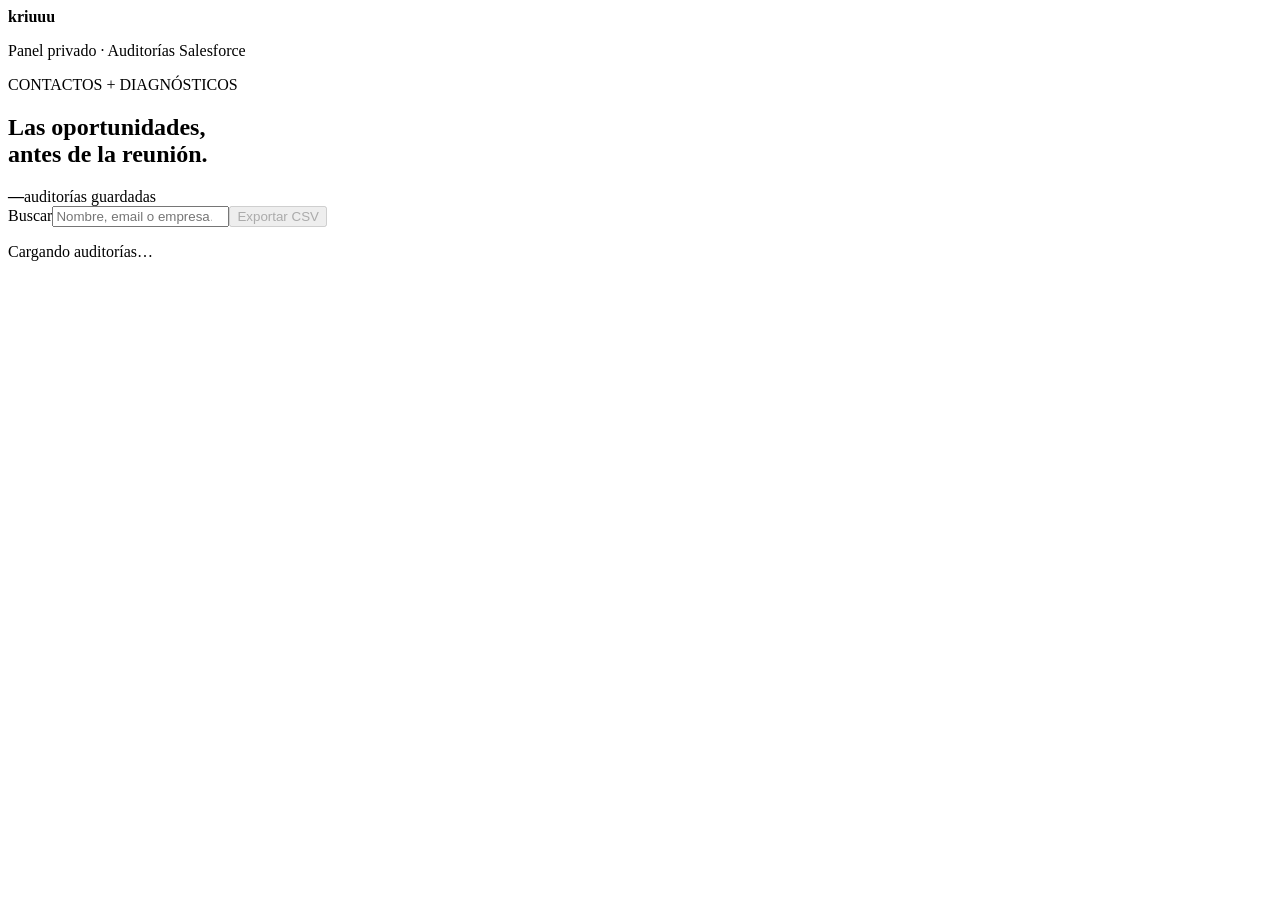
==== admin/index.html @ 67339a23 "Crear panel privado de auditorías" ====
<!doctype html>
<html lang="es">
<head>
  <meta charset="UTF-8"><meta name="viewport" content="width=device-width,initial-scale=1">
  <meta name="robots" content="noindex,nofollow,noarchive">
  <title>Auditorías · Kriuuu</title>
  <link rel="preconnect" href="https://fonts.googleapis.com"><link rel="preconnect" href="https://fonts.gstatic.com" crossorigin>
  <link href="https://fonts.googleapis.com/css2?family=Inter:wght@400;700;900&display=swap" rel="stylesheet">
  <link rel="stylesheet" href="./admin.css"><script src="./admin.js" defer></script>
</head>
<body>
  <header><div><span class="mark" aria-hidden="true"></span><strong>kriuuu</strong></div><p>Panel privado · Auditorías Salesforce</p></header>
  <main>
    <section class="intro"><div><p class="eyebrow">CONTACTOS + DIAGNÓSTICOS</p><h1>Las oportunidades,<br>antes de la reunión.</h1></div><div class="summary"><strong id="total">—</strong><span>auditorías guardadas</span></div></section>
    <section class="toolbar"><label><span>Buscar</span><input id="search" type="search" placeholder="Nombre, email o empresa…" autocomplete="off"></label><button id="export" disabled>Exportar CSV</button></section>
    <p id="status" class="status" role="status">Cargando auditorías…</p>
    <section id="cards" class="cards" aria-live="polite"></section>
  </main>
  <dialog id="detail"><button class="close" aria-label="Cerrar">×</button><div id="detail-content"></div></dialog>
</body></html>
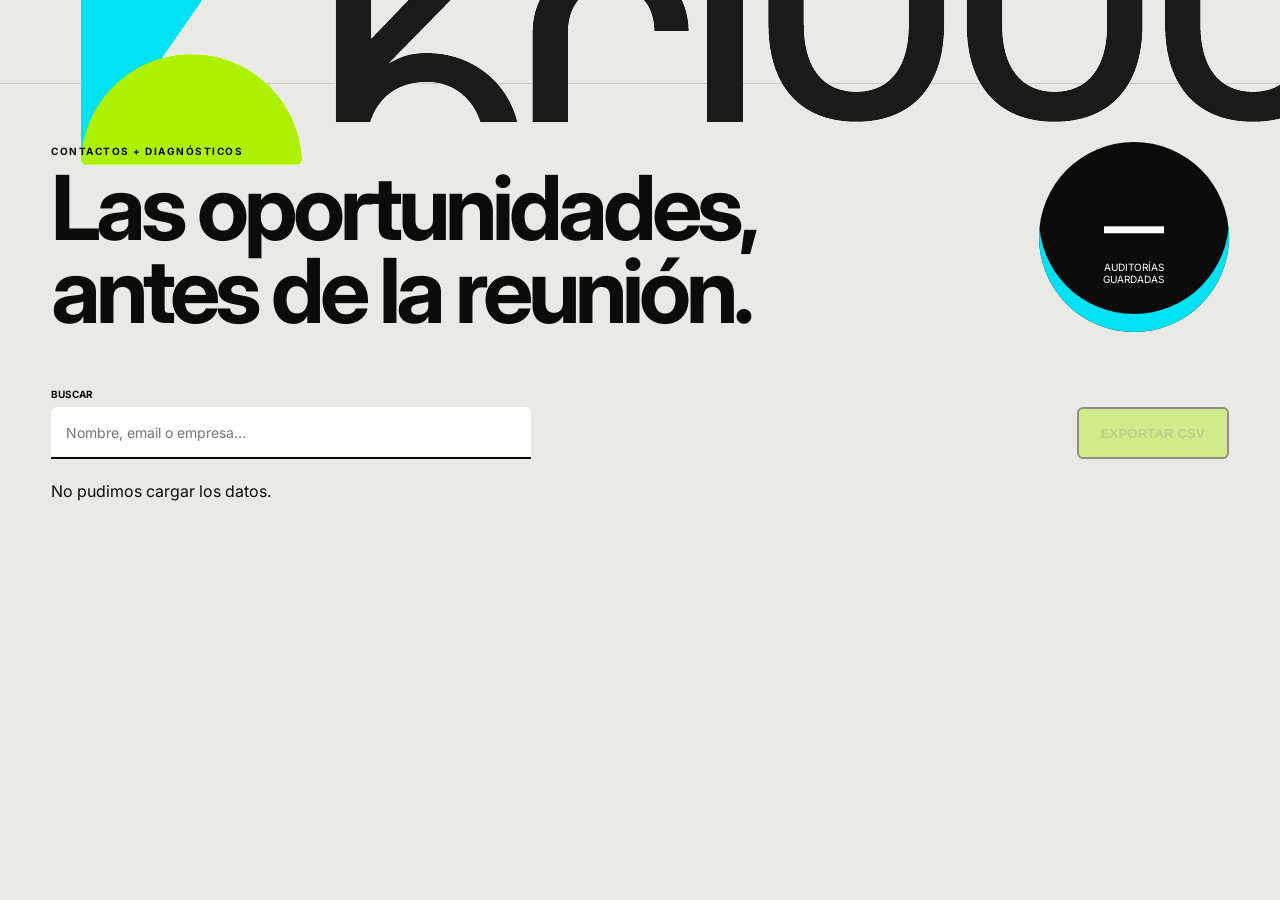
==== commit d9e538ba: "Usar logo oficial en el panel" ====
--- a/admin/index.html
+++ b/admin/index.html
@@ -9,7 +9,7 @@
   <link rel="stylesheet" href="./admin.css"><script src="./admin.js" defer></script>
 </head>
 <body>
-  <header><div><span class="mark" aria-hidden="true"></span><strong>kriuuu</strong></div><p>Panel privado · Auditorías Salesforce</p></header>
+  <header><a class="brand-logo" href="../index.html" aria-label="Kriuuu - Ir al sitio"><img src="../logo-kriuuu.png" alt="Kriuuu"></a><p>Panel privado · Auditorías Salesforce</p></header>
   <main>
     <section class="intro"><div><p class="eyebrow">CONTACTOS + DIAGNÓSTICOS</p><h1>Las oportunidades,<br>antes de la reunión.</h1></div><div class="summary"><strong id="total">—</strong><span>auditorías guardadas</span></div></section>
     <section class="toolbar"><label><span>Buscar</span><input id="search" type="search" placeholder="Nombre, email o empresa…" autocomplete="off"></label><button id="export" disabled>Exportar CSV</button></section>
--- a/admin/admin.css
+++ b/admin/admin.css
@@ -0,0 +1 @@
+:root{--ink:#0b0b0b;--paper:#e9e9e6;--paper-2:#f3f3f0;--line:#c9c9c5;--lime:#adf000;--teal:#00e2f4}*{box-sizing:border-box}body{margin:0;color:var(--ink);background:var(--paper);font-family:Inter,sans-serif}header{height:84px;padding:0 4vw;display:flex;align-items:center;justify-content:space-between;border-bottom:1px solid var(--line)}header>div{display:flex;align-items:center;gap:12px}header strong{font-size:24px;letter-spacing:-1.5px}.mark{width:24px;height:24px;border-radius:5px 5px 55% 5px;background:var(--teal);box-shadow:10px 10px 0 -5px var(--lime)}header p,.eyebrow{font-size:10px;font-weight:700;letter-spacing:1.5px;text-transform:uppercase}main{padding:4vw}.intro{display:grid;grid-template-columns:1fr auto;align-items:end;gap:30px}.intro h1{margin:8px 0 0;font-size:clamp(42px,7vw,92px);line-height:.92;letter-spacing:-5px}.summary{width:190px;height:190px;display:grid;place-content:center;text-align:center;border-radius:50%;background:var(--ink);color:#fff;box-shadow:inset 0 -18px 0 var(--teal)}.summary strong{font-size:60px}.summary span{max-width:100px;font-size:10px;text-transform:uppercase}.toolbar{margin:56px 0 22px;display:flex;align-items:end;justify-content:space-between;gap:20px}.toolbar label{display:grid;gap:7px;width:min(480px,100%)}.toolbar label span{font-size:10px;font-weight:700;text-transform:uppercase}.toolbar input{height:52px;padding:0 15px;border:0;border-bottom:2px solid var(--ink);border-radius:6px 6px 0 0;background:#fff;font:14px Inter}.toolbar input:focus{outline:3px solid var(--teal);outline-offset:2px}.toolbar button{height:52px;padding:0 22px;border:2px solid var(--ink);border-radius:6px;background:var(--lime);box-shadow:0 5px 0 var(--ink);font-weight:900;text-transform:uppercase;cursor:pointer;transition:transform .15s,box-shadow .15s}.toolbar button:hover:not(:disabled){transform:translateY(-2px);box-shadow:0 7px 0 var(--ink)}.toolbar button:disabled{opacity:.4;box-shadow:none}.status{min-height:24px}.cards{display:grid;gap:10px}.card{width:100%;padding:18px;display:grid;grid-template-columns:90px 1.5fr 1.4fr 100px 150px;align-items:center;gap:18px;border:1px solid var(--line);border-radius:8px;background:#fff;color:inherit;text-align:left;cursor:pointer}.card:hover,.card:focus-visible{outline:3px solid var(--teal);outline-offset:2px}.score{width:64px;height:64px;display:grid;place-content:center;border-radius:50%;background:var(--teal);font-size:22px;font-weight:900}.score.low{color:#fff;background:var(--ink)}.score.mid{background:var(--lime)}.score.high{background:var(--teal)}.score small{font-size:8px;text-align:center}.person,.person strong,.person small{display:block}.person small,.contact,time{margin-top:5px;color:#666;font-size:11px}.card>b{font-size:10px;text-transform:uppercase}dialog{width:min(900px,92vw);max-height:88vh;padding:42px;border:0;border-radius:10px;box-shadow:0 20px 80px #0008}dialog::backdrop{background:#0009}.close{position:absolute;right:18px;top:15px;border:0;background:none;font-size:30px;cursor:pointer}dialog h2{font-size:38px}dialog h2 em{float:right;color:var(--ink);font-style:normal;text-decoration:underline;text-decoration-color:var(--teal);text-decoration-thickness:8px;text-underline-offset:3px}.scores{display:grid;grid-template-columns:repeat(3,1fr);gap:10px;margin:28px 0}.scores span,dl div{padding:16px;background:var(--paper-2);font-size:11px;text-transform:uppercase}.scores b{display:block;margin-top:5px;font-size:24px}dl{display:grid;grid-template-columns:repeat(2,1fr);gap:8px}dt{font-size:9px;color:#666}dd{margin:5px 0 0;font-size:13px;text-transform:none}ol{padding:0;list-style:none}ol li{padding:13px 0;display:flex;justify-content:space-between;gap:20px;border-bottom:1px solid #ddd;font-size:12px}ol li b{text-transform:uppercase}@media(max-width:780px){header p{display:none}.intro{grid-template-columns:1fr}.summary{width:130px;height:130px}.summary strong{font-size:42px}.toolbar{align-items:stretch;flex-direction:column}.card{grid-template-columns:70px 1fr}.contact,time,.card>b{grid-column:2}.scores,dl{grid-template-columns:1fr}.intro h1{letter-spacing:-3px}}
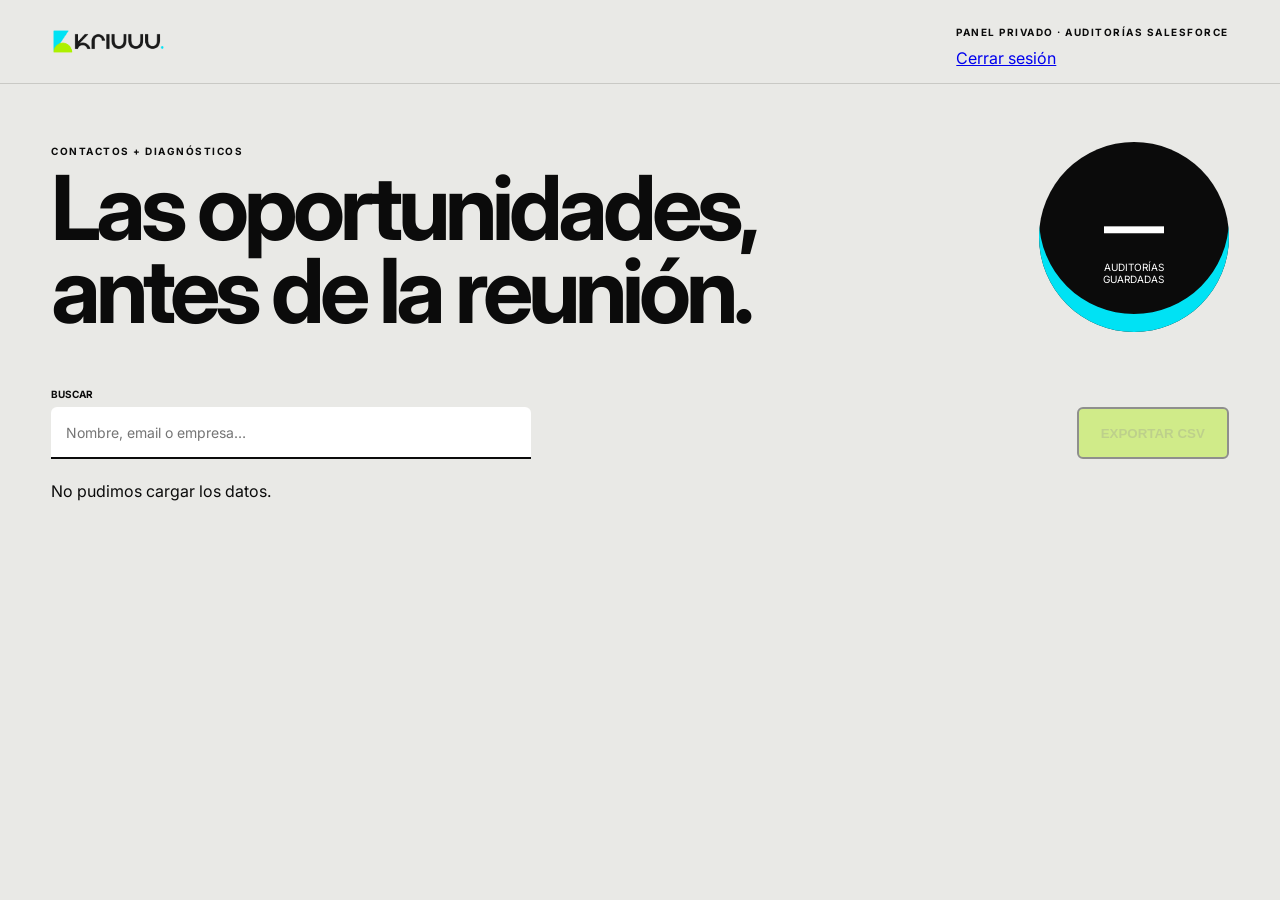
==== commit 16b26574: "Agregar botón de cierre de sesión" ====
--- a/admin/index.html
+++ b/admin/index.html
@@ -9,7 +9,7 @@
   <link rel="stylesheet" href="./admin.css"><script src="./admin.js" defer></script>
 </head>
 <body>
-  <header><a class="brand-logo" href="../index.html" aria-label="Kriuuu - Ir al sitio"><img src="../logo-kriuuu.png" alt="Kriuuu"></a><p>Panel privado · Auditorías Salesforce</p></header>
+  <header><a class="brand-logo" href="../index.html" aria-label="Kriuuu - Ir al sitio"><img src="../logo-kriuuu.png" alt="Kriuuu"></a><div class="header-actions"><p>Panel privado · Auditorías Salesforce</p><a class="logout" href="/cdn-cgi/access/logout">Cerrar sesión</a></div></header>
   <main>
     <section class="intro"><div><p class="eyebrow">CONTACTOS + DIAGNÓSTICOS</p><h1>Las oportunidades,<br>antes de la reunión.</h1></div><div class="summary"><strong id="total">—</strong><span>auditorías guardadas</span></div></section>
     <section class="toolbar"><label><span>Buscar</span><input id="search" type="search" placeholder="Nombre, email o empresa…" autocomplete="off"></label><button id="export" disabled>Exportar CSV</button></section>
--- a/admin/admin.css
+++ b/admin/admin.css
@@ -1 +1 @@
-:root{--ink:#0b0b0b;--paper:#e9e9e6;--paper-2:#f3f3f0;--line:#c9c9c5;--lime:#adf000;--teal:#00e2f4}*{box-sizing:border-box}body{margin:0;color:var(--ink);background:var(--paper);font-family:Inter,sans-serif}header{height:84px;padding:0 4vw;display:flex;align-items:center;justify-content:space-between;border-bottom:1px solid var(--line)}header>div{display:flex;align-items:center;gap:12px}header strong{font-size:24px;letter-spacing:-1.5px}.mark{width:24px;height:24px;border-radius:5px 5px 55% 5px;background:var(--teal);box-shadow:10px 10px 0 -5px var(--lime)}header p,.eyebrow{font-size:10px;font-weight:700;letter-spacing:1.5px;text-transform:uppercase}main{padding:4vw}.intro{display:grid;grid-template-columns:1fr auto;align-items:end;gap:30px}.intro h1{margin:8px 0 0;font-size:clamp(42px,7vw,92px);line-height:.92;letter-spacing:-5px}.summary{width:190px;height:190px;display:grid;place-content:center;text-align:center;border-radius:50%;background:var(--ink);color:#fff;box-shadow:inset 0 -18px 0 var(--teal)}.summary strong{font-size:60px}.summary span{max-width:100px;font-size:10px;text-transform:uppercase}.toolbar{margin:56px 0 22px;display:flex;align-items:end;justify-content:space-between;gap:20px}.toolbar label{display:grid;gap:7px;width:min(480px,100%)}.toolbar label span{font-size:10px;font-weight:700;text-transform:uppercase}.toolbar input{height:52px;padding:0 15px;border:0;border-bottom:2px solid var(--ink);border-radius:6px 6px 0 0;background:#fff;font:14px Inter}.toolbar input:focus{outline:3px solid var(--teal);outline-offset:2px}.toolbar button{height:52px;padding:0 22px;border:2px solid var(--ink);border-radius:6px;background:var(--lime);box-shadow:0 5px 0 var(--ink);font-weight:900;text-transform:uppercase;cursor:pointer;transition:transform .15s,box-shadow .15s}.toolbar button:hover:not(:disabled){transform:translateY(-2px);box-shadow:0 7px 0 var(--ink)}.toolbar button:disabled{opacity:.4;box-shadow:none}.status{min-height:24px}.cards{display:grid;gap:10px}.card{width:100%;padding:18px;display:grid;grid-template-columns:90px 1.5fr 1.4fr 100px 150px;align-items:center;gap:18px;border:1px solid var(--line);border-radius:8px;background:#fff;color:inherit;text-align:left;cursor:pointer}.card:hover,.card:focus-visible{outline:3px solid var(--teal);outline-offset:2px}.score{width:64px;height:64px;display:grid;place-content:center;border-radius:50%;background:var(--teal);font-size:22px;font-weight:900}.score.low{color:#fff;background:var(--ink)}.score.mid{background:var(--lime)}.score.high{background:var(--teal)}.score small{font-size:8px;text-align:center}.person,.person strong,.person small{display:block}.person small,.contact,time{margin-top:5px;color:#666;font-size:11px}.card>b{font-size:10px;text-transform:uppercase}dialog{width:min(900px,92vw);max-height:88vh;padding:42px;border:0;border-radius:10px;box-shadow:0 20px 80px #0008}dialog::backdrop{background:#0009}.close{position:absolute;right:18px;top:15px;border:0;background:none;font-size:30px;cursor:pointer}dialog h2{font-size:38px}dialog h2 em{float:right;color:var(--ink);font-style:normal;text-decoration:underline;text-decoration-color:var(--teal);text-decoration-thickness:8px;text-underline-offset:3px}.scores{display:grid;grid-template-columns:repeat(3,1fr);gap:10px;margin:28px 0}.scores span,dl div{padding:16px;background:var(--paper-2);font-size:11px;text-transform:uppercase}.scores b{display:block;margin-top:5px;font-size:24px}dl{display:grid;grid-template-columns:repeat(2,1fr);gap:8px}dt{font-size:9px;color:#666}dd{margin:5px 0 0;font-size:13px;text-transform:none}ol{padding:0;list-style:none}ol li{padding:13px 0;display:flex;justify-content:space-between;gap:20px;border-bottom:1px solid #ddd;font-size:12px}ol li b{text-transform:uppercase}@media(max-width:780px){header p{display:none}.intro{grid-template-columns:1fr}.summary{width:130px;height:130px}.summary strong{font-size:42px}.toolbar{align-items:stretch;flex-direction:column}.card{grid-template-columns:70px 1fr}.contact,time,.card>b{grid-column:2}.scores,dl{grid-template-columns:1fr}.intro h1{letter-spacing:-3px}}
+:root{--ink:#0b0b0b;--paper:#e9e9e6;--paper-2:#f3f3f0;--line:#c9c9c5;--lime:#adf000;--teal:#00e2f4}*{box-sizing:border-box}body{margin:0;color:var(--ink);background:var(--paper);font-family:Inter,sans-serif}header{height:84px;padding:0 4vw;display:flex;align-items:center;justify-content:space-between;border-bottom:1px solid var(--line)}.brand-logo{width:115px;display:inline-flex;align-items:center}.brand-logo img{display:block;width:100%;height:auto}header p,.eyebrow{font-size:10px;font-weight:700;letter-spacing:1.5px;text-transform:uppercase}main{padding:4vw}.intro{display:grid;grid-template-columns:1fr auto;align-items:end;gap:30px}.intro h1{margin:8px 0 0;font-size:clamp(42px,7vw,92px);line-height:.92;letter-spacing:-5px}.summary{width:190px;height:190px;display:grid;place-content:center;text-align:center;border-radius:50%;background:var(--ink);color:#fff;box-shadow:inset 0 -18px 0 var(--teal)}.summary strong{font-size:60px}.summary span{max-width:100px;font-size:10px;text-transform:uppercase}.toolbar{margin:56px 0 22px;display:flex;align-items:end;justify-content:space-between;gap:20px}.toolbar label{display:grid;gap:7px;width:min(480px,100%)}.toolbar label span{font-size:10px;font-weight:700;text-transform:uppercase}.toolbar input{height:52px;padding:0 15px;border:0;border-bottom:2px solid var(--ink);border-radius:6px 6px 0 0;background:#fff;font:14px Inter}.toolbar input:focus{outline:3px solid var(--teal);outline-offset:2px}.toolbar button{height:52px;padding:0 22px;border:2px solid var(--ink);border-radius:6px;background:var(--lime);box-shadow:0 5px 0 var(--ink);font-weight:900;text-transform:uppercase;cursor:pointer;transition:transform .15s,box-shadow .15s}.toolbar button:hover:not(:disabled){transform:translateY(-2px);box-shadow:0 7px 0 var(--ink)}.toolbar button:disabled{opacity:.4;box-shadow:none}.status{min-height:24px}.cards{display:grid;gap:10px}.card{width:100%;padding:18px;display:grid;grid-template-columns:90px 1.5fr 1.4fr 100px 150px;align-items:center;gap:18px;border:1px solid var(--line);border-radius:8px;background:#fff;color:inherit;text-align:left;cursor:pointer}.card:hover,.card:focus-visible{outline:3px solid var(--teal);outline-offset:2px}.score{width:64px;height:64px;display:grid;place-content:center;border-radius:50%;background:var(--teal);font-size:22px;font-weight:900}.score.low{color:#fff;background:var(--ink)}.score.mid{background:var(--lime)}.score.high{background:var(--teal)}.score small{font-size:8px;text-align:center}.person,.person strong,.person small{display:block}.person small,.contact,time{margin-top:5px;color:#666;font-size:11px}.card>b{font-size:10px;text-transform:uppercase}dialog{width:min(900px,92vw);max-height:88vh;padding:42px;border:0;border-radius:10px;box-shadow:0 20px 80px #0008}dialog::backdrop{background:#0009}.close{position:absolute;right:18px;top:15px;border:0;background:none;font-size:30px;cursor:pointer}dialog h2{font-size:38px}dialog h2 em{float:right;color:var(--ink);font-style:normal;text-decoration:underline;text-decoration-color:var(--teal);text-decoration-thickness:8px;text-underline-offset:3px}.scores{display:grid;grid-template-columns:repeat(3,1fr);gap:10px;margin:28px 0}.scores span,dl div{padding:16px;background:var(--paper-2);font-size:11px;text-transform:uppercase}.scores b{display:block;margin-top:5px;font-size:24px}dl{display:grid;grid-template-columns:repeat(2,1fr);gap:8px}dt{font-size:9px;color:#666}dd{margin:5px 0 0;font-size:13px;text-transform:none}ol{padding:0;list-style:none}ol li{padding:13px 0;display:flex;justify-content:space-between;gap:20px;border-bottom:1px solid #ddd;font-size:12px}ol li b{text-transform:uppercase}@media(max-width:780px){header p{display:none}.brand-logo{width:105px}.intro{grid-template-columns:1fr}.summary{width:130px;height:130px}.summary strong{font-size:42px}.toolbar{align-items:stretch;flex-direction:column}.card{grid-template-columns:70px 1fr}.contact,time,.card>b{grid-column:2}.scores,dl{grid-template-columns:1fr}.intro h1{letter-spacing:-3px}}
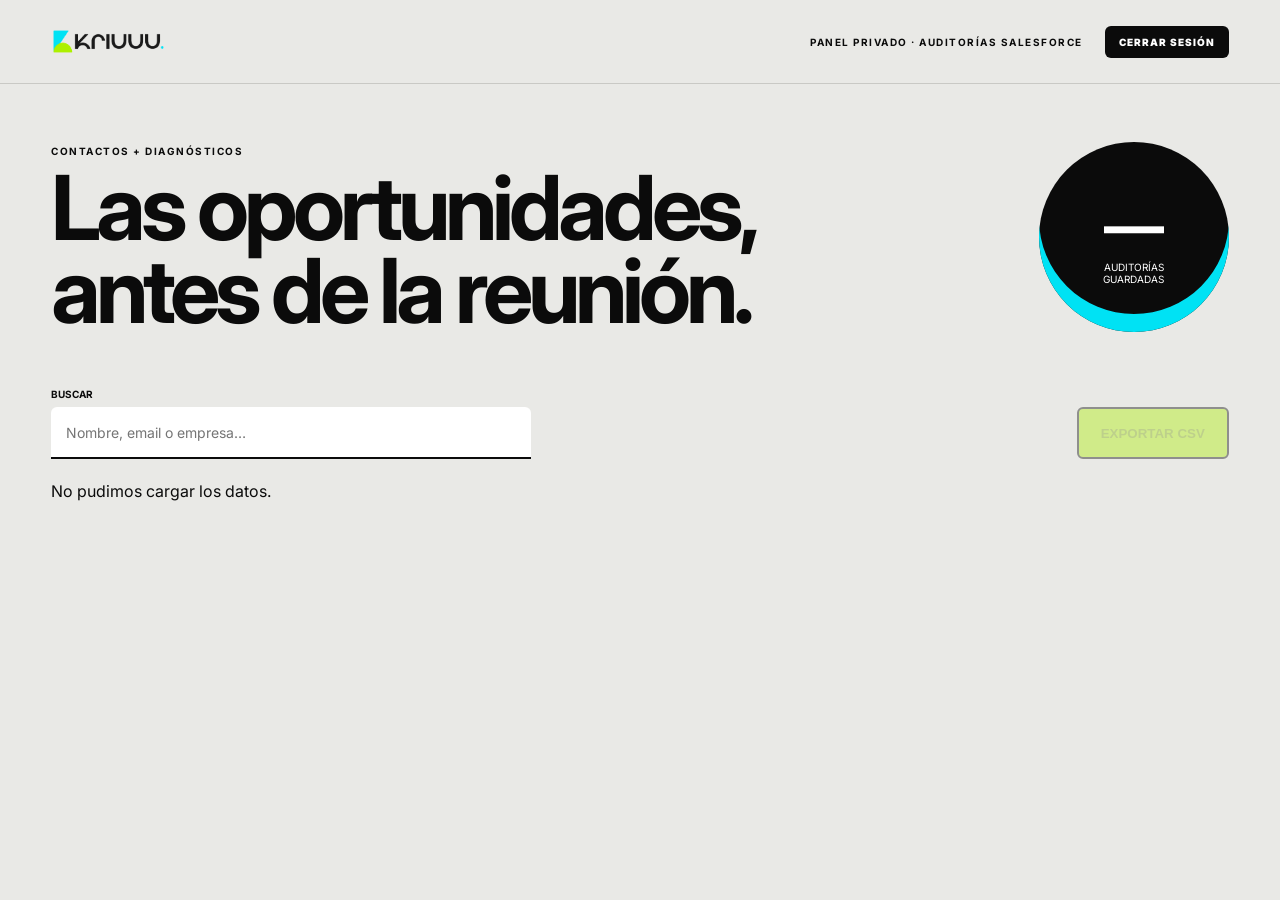
==== commit 56c4909f: "Corregir cierre de sesión del panel" ====
--- a/admin/index.html
+++ b/admin/index.html
@@ -9,7 +9,7 @@
   <link rel="stylesheet" href="./admin.css"><script src="./admin.js" defer></script>
 </head>
 <body>
-  <header><a class="brand-logo" href="../index.html" aria-label="Kriuuu - Ir al sitio"><img src="../logo-kriuuu.png" alt="Kriuuu"></a><div class="header-actions"><p>Panel privado · Auditorías Salesforce</p><a class="logout" href="/cdn-cgi/access/logout">Cerrar sesión</a></div></header>
+  <header><a class="brand-logo" href="../index.html" aria-label="Kriuuu - Ir al sitio"><img src="../logo-kriuuu.png" alt="Kriuuu"></a><div class="header-actions"><p>Panel privado · Auditorías Salesforce</p><a class="logout" href="https://kriuuu.com/cdn-cgi/access/logout">Cerrar sesión</a></div></header>
   <main>
     <section class="intro"><div><p class="eyebrow">CONTACTOS + DIAGNÓSTICOS</p><h1>Las oportunidades,<br>antes de la reunión.</h1></div><div class="summary"><strong id="total">—</strong><span>auditorías guardadas</span></div></section>
     <section class="toolbar"><label><span>Buscar</span><input id="search" type="search" placeholder="Nombre, email o empresa…" autocomplete="off"></label><button id="export" disabled>Exportar CSV</button></section>
--- a/admin/admin.css
+++ b/admin/admin.css
@@ -1 +1,2 @@
 :root{--ink:#0b0b0b;--paper:#e9e9e6;--paper-2:#f3f3f0;--line:#c9c9c5;--lime:#adf000;--teal:#00e2f4}*{box-sizing:border-box}body{margin:0;color:var(--ink);background:var(--paper);font-family:Inter,sans-serif}header{height:84px;padding:0 4vw;display:flex;align-items:center;justify-content:space-between;border-bottom:1px solid var(--line)}.brand-logo{width:115px;display:inline-flex;align-items:center}.brand-logo img{display:block;width:100%;height:auto}header p,.eyebrow{font-size:10px;font-weight:700;letter-spacing:1.5px;text-transform:uppercase}main{padding:4vw}.intro{display:grid;grid-template-columns:1fr auto;align-items:end;gap:30px}.intro h1{margin:8px 0 0;font-size:clamp(42px,7vw,92px);line-height:.92;letter-spacing:-5px}.summary{width:190px;height:190px;display:grid;place-content:center;text-align:center;border-radius:50%;background:var(--ink);color:#fff;box-shadow:inset 0 -18px 0 var(--teal)}.summary strong{font-size:60px}.summary span{max-width:100px;font-size:10px;text-transform:uppercase}.toolbar{margin:56px 0 22px;display:flex;align-items:end;justify-content:space-between;gap:20px}.toolbar label{display:grid;gap:7px;width:min(480px,100%)}.toolbar label span{font-size:10px;font-weight:700;text-transform:uppercase}.toolbar input{height:52px;padding:0 15px;border:0;border-bottom:2px solid var(--ink);border-radius:6px 6px 0 0;background:#fff;font:14px Inter}.toolbar input:focus{outline:3px solid var(--teal);outline-offset:2px}.toolbar button{height:52px;padding:0 22px;border:2px solid var(--ink);border-radius:6px;background:var(--lime);box-shadow:0 5px 0 var(--ink);font-weight:900;text-transform:uppercase;cursor:pointer;transition:transform .15s,box-shadow .15s}.toolbar button:hover:not(:disabled){transform:translateY(-2px);box-shadow:0 7px 0 var(--ink)}.toolbar button:disabled{opacity:.4;box-shadow:none}.status{min-height:24px}.cards{display:grid;gap:10px}.card{width:100%;padding:18px;display:grid;grid-template-columns:90px 1.5fr 1.4fr 100px 150px;align-items:center;gap:18px;border:1px solid var(--line);border-radius:8px;background:#fff;color:inherit;text-align:left;cursor:pointer}.card:hover,.card:focus-visible{outline:3px solid var(--teal);outline-offset:2px}.score{width:64px;height:64px;display:grid;place-content:center;border-radius:50%;background:var(--teal);font-size:22px;font-weight:900}.score.low{color:#fff;background:var(--ink)}.score.mid{background:var(--lime)}.score.high{background:var(--teal)}.score small{font-size:8px;text-align:center}.person,.person strong,.person small{display:block}.person small,.contact,time{margin-top:5px;color:#666;font-size:11px}.card>b{font-size:10px;text-transform:uppercase}dialog{width:min(900px,92vw);max-height:88vh;padding:42px;border:0;border-radius:10px;box-shadow:0 20px 80px #0008}dialog::backdrop{background:#0009}.close{position:absolute;right:18px;top:15px;border:0;background:none;font-size:30px;cursor:pointer}dialog h2{font-size:38px}dialog h2 em{float:right;color:var(--ink);font-style:normal;text-decoration:underline;text-decoration-color:var(--teal);text-decoration-thickness:8px;text-underline-offset:3px}.scores{display:grid;grid-template-columns:repeat(3,1fr);gap:10px;margin:28px 0}.scores span,dl div{padding:16px;background:var(--paper-2);font-size:11px;text-transform:uppercase}.scores b{display:block;margin-top:5px;font-size:24px}dl{display:grid;grid-template-columns:repeat(2,1fr);gap:8px}dt{font-size:9px;color:#666}dd{margin:5px 0 0;font-size:13px;text-transform:none}ol{padding:0;list-style:none}ol li{padding:13px 0;display:flex;justify-content:space-between;gap:20px;border-bottom:1px solid #ddd;font-size:12px}ol li b{text-transform:uppercase}@media(max-width:780px){header p{display:none}.brand-logo{width:105px}.intro{grid-template-columns:1fr}.summary{width:130px;height:130px}.summary strong{font-size:42px}.toolbar{align-items:stretch;flex-direction:column}.card{grid-template-columns:70px 1fr}.contact,time,.card>b{grid-column:2}.scores,dl{grid-template-columns:1fr}.intro h1{letter-spacing:-3px}}
+.header-actions{display:flex;align-items:center;gap:22px}.header-actions p{margin:0}.logout{padding:10px 14px;border-radius:6px;background:var(--ink);color:#fff;font-size:10px;font-weight:900;letter-spacing:1px;text-decoration:none;text-transform:uppercase}.logout:hover,.logout:focus-visible{background:var(--teal);color:var(--ink);outline:2px solid var(--ink);outline-offset:2px}@media(max-width:780px){.header-actions{gap:10px}.logout{padding:9px 11px}}
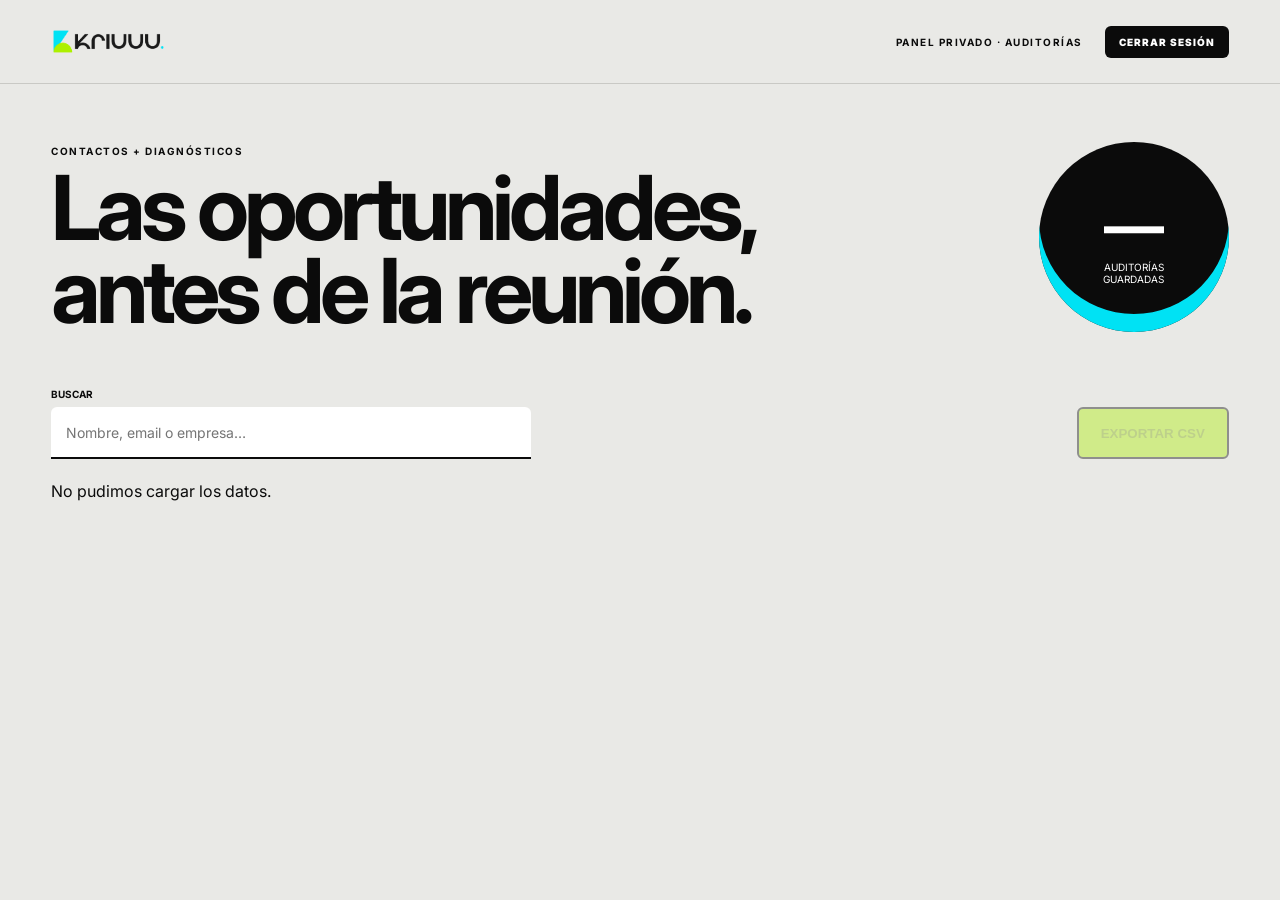
==== commit 67c86d50: "Ajustar encabezado del panel privado" ====
--- a/admin/index.html
+++ b/admin/index.html
@@ -4,12 +4,13 @@
   <meta charset="UTF-8"><meta name="viewport" content="width=device-width,initial-scale=1">
   <meta name="robots" content="noindex,nofollow,noarchive">
   <title>Auditorías · Kriuuu</title>
+  <link rel="icon" type="image/png" href="../favicon.png">
   <link rel="preconnect" href="https://fonts.googleapis.com"><link rel="preconnect" href="https://fonts.gstatic.com" crossorigin>
   <link href="https://fonts.googleapis.com/css2?family=Inter:wght@400;700;900&display=swap" rel="stylesheet">
   <link rel="stylesheet" href="./admin.css"><script src="./admin.js" defer></script>
 </head>
 <body>
-  <header><a class="brand-logo" href="../index.html" aria-label="Kriuuu - Ir al sitio"><img src="../logo-kriuuu.png" alt="Kriuuu"></a><div class="header-actions"><p>Panel privado · Auditorías Salesforce</p><a class="logout" href="https://kriuuu.com/cdn-cgi/access/logout">Cerrar sesión</a></div></header>
+  <header><a class="brand-logo" href="../index.html" aria-label="Kriuuu - Ir al sitio"><img src="../logo-kriuuu.png" alt="Kriuuu"></a><div class="header-actions"><p>Panel privado · Auditorías</p><a class="logout" href="https://kriuuu.com/cdn-cgi/access/logout">Cerrar sesión</a></div></header>
   <main>
     <section class="intro"><div><p class="eyebrow">CONTACTOS + DIAGNÓSTICOS</p><h1>Las oportunidades,<br>antes de la reunión.</h1></div><div class="summary"><strong id="total">—</strong><span>auditorías guardadas</span></div></section>
     <section class="toolbar"><label><span>Buscar</span><input id="search" type="search" placeholder="Nombre, email o empresa…" autocomplete="off"></label><button id="export" disabled>Exportar CSV</button></section>
